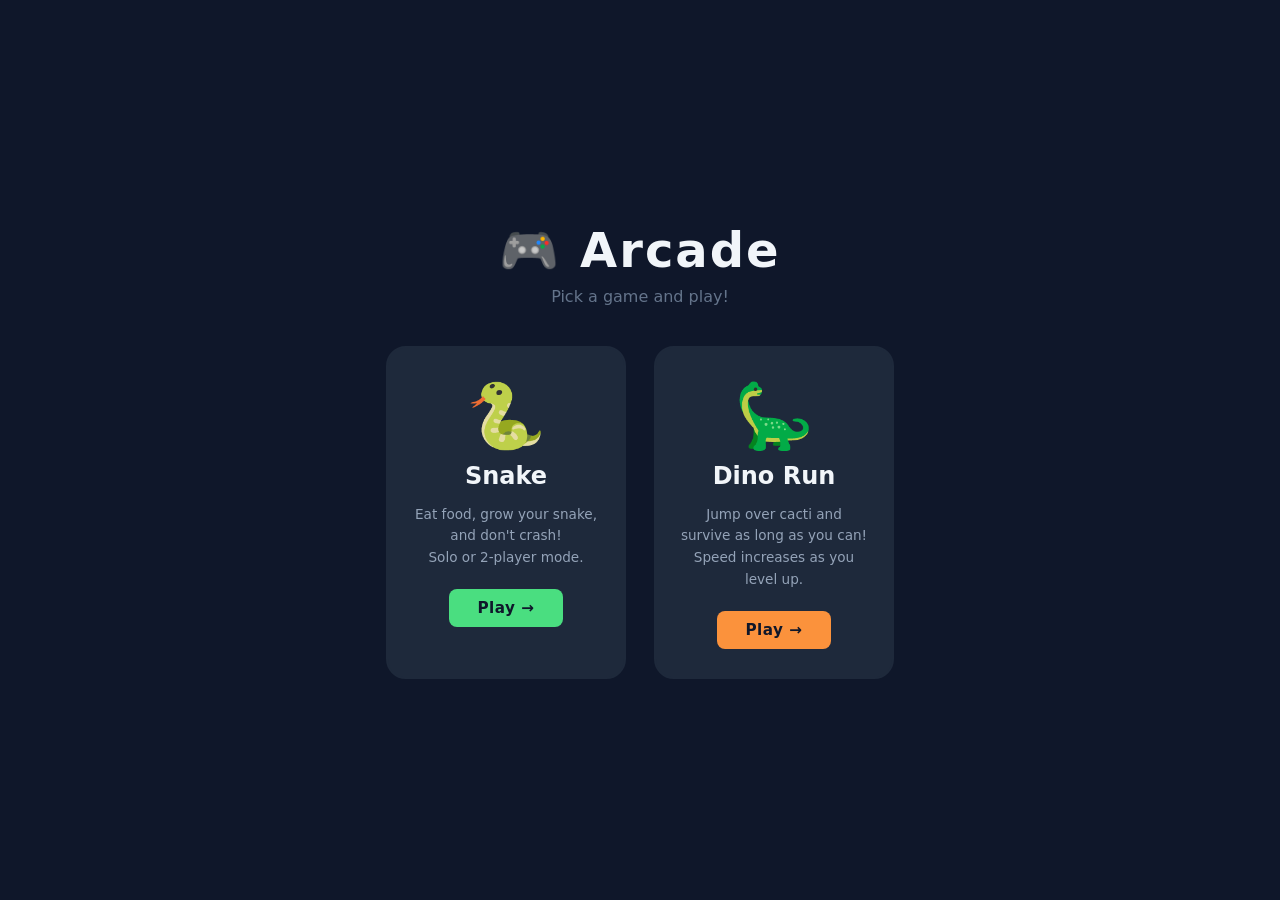
==== index.html @ 28c16fe5 "Initial commit: Snake game + Dino Run game with home page" ====
<!DOCTYPE html>
<html lang="en">
  <head>
    <meta charset="UTF-8" />
    <meta name="viewport" content="width=device-width, initial-scale=1.0" />
    <title>🎮 Arcade</title>
    <link rel="stylesheet" href="home.css" />
  </head>
  <body>
    <div class="home-wrapper">
      <header class="home-header">
        <h1 class="home-title">🎮 Arcade</h1>
        <p class="home-subtitle">Pick a game and play!</p>
      </header>

      <div class="game-cards">

        <!-- Snake card -->
        <a class="game-card snake-card" href="snake/index.html">
          <div class="card-icon">🐍</div>
          <h2 class="card-name">Snake</h2>
          <p class="card-desc">
            Eat food, grow your snake, and don't crash!<br/>
            Solo or 2-player mode.
          </p>
          <span class="card-btn snake-btn">Play →</span>
        </a>

        <!-- Dino card -->
        <a class="game-card dino-card" href="dino/index.html">
          <div class="card-icon">🦕</div>
          <h2 class="card-name">Dino Run</h2>
          <p class="card-desc">
            Jump over cacti and survive as long as you can!<br/>
            Speed increases as you level up.
          </p>
          <span class="card-btn dino-btn">Play →</span>
        </a>

      </div>
    </div>
    </body>
</html>
---- home.css ----
/* ─── Reset ──────────────────────────────────────────────────────── */
*, *::before, *::after { box-sizing: border-box; margin: 0; padding: 0; }

body {
  min-height: 100vh;
  display: flex;
  align-items: center;
  justify-content: center;
  background: #0f172a;
  font-family: "Segoe UI", system-ui, sans-serif;
  color: #e2e8f0;
}

/* ─── Page wrapper ───────────────────────────────────────────────── */
.home-wrapper {
  display: flex;
  flex-direction: column;
  align-items: center;
  gap: 40px;
  padding: 40px 20px;
  width: 100%;
}

/* ─── Header ─────────────────────────────────────────────────────── */
.home-header { text-align: center; }

.home-title {
  font-size: 3rem;
  font-weight: 800;
  letter-spacing: 2px;
  color: #f1f5f9;
}

.home-subtitle {
  margin-top: 8px;
  font-size: 1rem;
  color: #64748b;
}

/* ─── Card grid ──────────────────────────────────────────────────── */
.game-cards {
  display: flex;
  gap: 28px;
  flex-wrap: wrap;
  justify-content: center;
}

/* ─── Individual card ────────────────────────────────────────────── */
.game-card {
  display: flex;
  flex-direction: column;
  align-items: center;
  gap: 14px;
  width: 240px;
  padding: 36px 24px 28px;
  border-radius: 20px;
  border: 2px solid #1e293b;
  background: #1e293b;
  text-decoration: none;
  color: #e2e8f0;
  transition: transform 0.2s, box-shadow 0.2s, border-color 0.2s;
  cursor: pointer;
}

/* Snake card hover — green glow */
.snake-card:hover {
  transform: translateY(-6px);
  border-color: #4ade80;
  box-shadow: 0 0 32px rgba(74, 222, 128, 0.35);
}

/* Dino card hover — amber glow */
.dino-card:hover {
  transform: translateY(-6px);
  border-color: #fb923c;
  box-shadow: 0 0 32px rgba(251, 146, 60, 0.35);
}

.card-icon { font-size: 4rem; line-height: 1; }

.card-name {
  font-size: 1.5rem;
  font-weight: 700;
  color: #f1f5f9;
}

.card-desc {
  font-size: 0.85rem;
  color: #94a3b8;
  text-align: center;
  line-height: 1.6;
}

/* ─── Play button inside card ────────────────────────────────────── */
.card-btn {
  margin-top: 6px;
  padding: 10px 28px;
  border-radius: 8px;
  font-size: 0.95rem;
  font-weight: 700;
  letter-spacing: 0.5px;
  transition: filter 0.15s;
}

.snake-btn { background: #4ade80; color: #0f172a; }
.dino-btn  { background: #fb923c; color: #0f172a; }

.card-btn:hover { filter: brightness(1.15); }

/* ─── Subtle entrance animation for cards ────────────────────────── */
@keyframes fadeUp {
  from { opacity: 0; transform: translateY(20px); }
  to   { opacity: 1; transform: translateY(0); }
}

.game-card {
  animation: fadeUp 0.4s ease both;
}
.dino-card { animation-delay: 0.1s; }
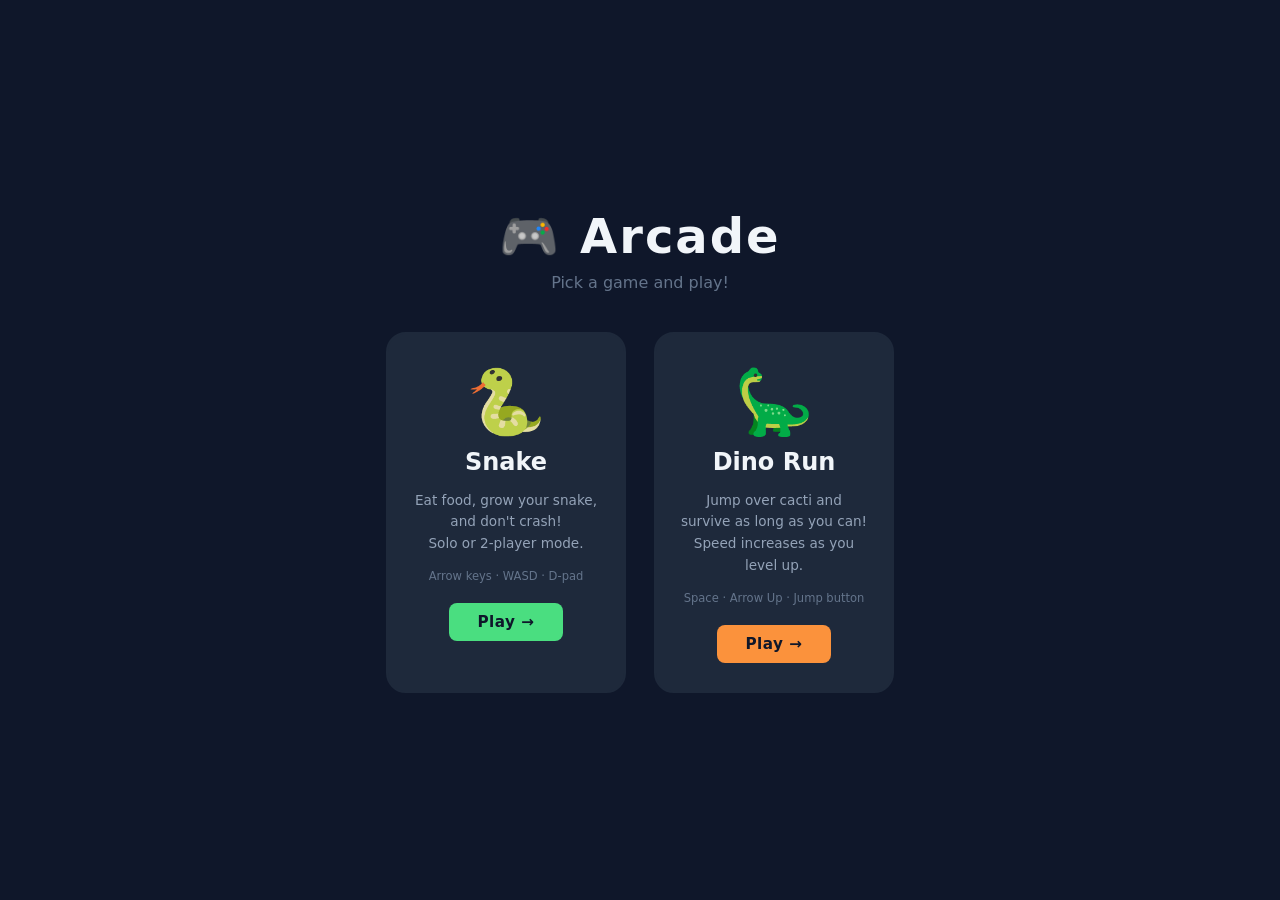
==== commit 29432c4b: "Refactor: shared theme, GameBase, InputManager, and game registry - shared/theme.css: single source " ====
--- a/index.html
+++ b/index.html
@@ -4,6 +4,7 @@
     <meta charset="UTF-8" />
     <meta name="viewport" content="width=device-width, initial-scale=1.0" />
     <title>🎮 Arcade</title>
+    <link rel="stylesheet" href="shared/theme.css" />
     <link rel="stylesheet" href="home.css" />
   </head>
   <body>
@@ -12,32 +13,29 @@
         <h1 class="home-title">🎮 Arcade</h1>
         <p class="home-subtitle">Pick a game and play!</p>
       </header>
+      <!-- Cards are injected here by home.js reading games.config.js -->
+      <div class="game-cards" id="gameCards"></div>
+    </div>
 
-      <div class="game-cards">
+    <script type="module">
+      import { GAMES } from './games.config.js';
 
-        <!-- Snake card -->
-        <a class="game-card snake-card" href="snake/index.html">
-          <div class="card-icon">🐍</div>
-          <h2 class="card-name">Snake</h2>
-          <p class="card-desc">
-            Eat food, grow your snake, and don't crash!<br/>
-            Solo or 2-player mode.
-          </p>
-          <span class="card-btn snake-btn">Play →</span>
-        </a>
+      const container = document.getElementById('gameCards');
 
-        <!-- Dino card -->
-        <a class="game-card dino-card" href="dino/index.html">
-          <div class="card-icon">🦕</div>
-          <h2 class="card-name">Dino Run</h2>
-          <p class="card-desc">
-            Jump over cacti and survive as long as you can!<br/>
-            Speed increases as you level up.
-          </p>
-          <span class="card-btn dino-btn">Play →</span>
-        </a>
-
-      </div>
-    </div>
-    </body>
+      GAMES.forEach(game => {
+        const a = document.createElement('a');
+        a.className = 'game-card';
+        a.href      = game.href;
+        a.style.setProperty('--accent', game.accentColor);
+        a.innerHTML = `
+          <div class="card-icon">${game.emoji}</div>
+          <h2 class="card-name">${game.name}</h2>
+          <p class="card-desc">${game.description}</p>
+          <p class="card-controls">${game.controls}</p>
+          <span class="card-btn">Play →</span>
+        `;
+        container.appendChild(a);
+      });
+    </script>
+  </body>
 </html>
--- a/shared/theme.css
+++ b/shared/theme.css
@@ -0,0 +1,155 @@
+/* ═══════════════════════════════════════════════════════════════════
+   shared/theme.css
+   Single source of truth for every design token used across all games.
+   Import this first in every game's HTML before any game-specific CSS.
+   ═══════════════════════════════════════════════════════════════════ */
+
+/* ── Design tokens ───────────────────────────────────────────────── */
+:root {
+  /* Backgrounds */
+  --clr-bg:         #0f172a;   /* page / canvas background  */
+  --clr-surface:    #1e293b;   /* cards, inputs, badges     */
+  --clr-surface-2:  #263548;   /* hovered surfaces          */
+  --clr-border:     #334155;   /* borders, dividers         */
+
+  /* Text */
+  --clr-text:       #e2e8f0;
+  --clr-text-muted: #94a3b8;
+  --clr-text-dim:   #64748b;
+  --clr-text-dark:  #0f172a;   /* text on bright buttons    */
+
+  /* Game accent colours */
+  --clr-p1:         #4ade80;   /* snake / player-1 green    */
+  --clr-p1-dark:    #15803d;
+  --clr-p2:         #60a5fa;   /* player-2 blue             */
+  --clr-p2-dark:    #1d4ed8;
+  --clr-dino:       #fb923c;   /* dino amber                */
+  --clr-dino-dark:  #c2410c;
+  --clr-food:       #f87171;   /* snake food red (default)  */
+
+  /* Speed-badge level colours */
+  --clr-lv1: #94a3b8;
+  --clr-lv2: #fbbf24;
+  --clr-lv3: #fb923c;
+  --clr-lv4: #f87171;
+  --clr-lv5: #e879f9;
+
+  /* Spacing & shape */
+  --radius-sm:   6px;
+  --radius-md:   8px;
+  --radius-lg:  12px;
+  --radius-xl:  20px;
+  --radius-full: 9999px;
+
+  /* Typography */
+  --font-base: "Segoe UI", system-ui, sans-serif;
+}
+
+/* ── Reset ───────────────────────────────────────────────────────── */
+*, *::before, *::after { box-sizing: border-box; margin: 0; padding: 0; }
+
+/* ── Global hidden utility ───────────────────────────────────────── */
+.hidden { display: none !important; }
+
+/* ── Base body ───────────────────────────────────────────────────── */
+body {
+  font-family: var(--font-base);
+  background:  var(--clr-bg);
+  color:       var(--clr-text);
+}
+
+/* ── Speed badge ─────────────────────────────────────────────────── */
+.speed-badge {
+  font-size: 0.68rem;
+  font-weight: 700;
+  text-transform: uppercase;
+  letter-spacing: 1px;
+  padding: 3px 8px;
+  border-radius: var(--radius-full);
+  background: var(--clr-surface);
+  color: var(--clr-lv1);
+  border: 1px solid var(--clr-lv1);
+  transition: color 0.3s, border-color 0.3s;
+}
+.speed-badge.lv2 { color: var(--clr-lv2); border-color: var(--clr-lv2); }
+.speed-badge.lv3 { color: var(--clr-lv3); border-color: var(--clr-lv3); }
+.speed-badge.lv4 { color: var(--clr-lv4); border-color: var(--clr-lv4); }
+.speed-badge.lv5 { color: var(--clr-lv5); border-color: var(--clr-lv5); }
+
+/* ── Player colour labels ─────────────────────────────────────────── */
+.p1-label { color: var(--clr-p1); }
+.p2-label { color: var(--clr-p2); }
+.p1-score { color: var(--clr-p1); }
+.p2-score { color: var(--clr-p2); }
+
+/* ── Overlay (start / game-over / pause) ─────────────────────────── */
+.overlay {
+  position: absolute;
+  inset: 0;
+  display: flex;
+  align-items: center;
+  justify-content: center;
+  background: rgba(15, 23, 42, 0.85);
+  backdrop-filter: blur(4px);
+  overflow-y: auto;
+  padding: 20px 16px;
+}
+.overlay.hidden { display: none; }
+
+.overlay-card {
+  text-align: center;
+  display: flex;
+  flex-direction: column;
+  align-items: center;
+  gap: 10px;
+  margin: auto;
+}
+.overlay-emoji    { font-size: 3.5rem; line-height: 1; }
+.overlay-title    { font-size: 2rem; font-weight: 700; color: #f1f5f9; }
+.overlay-subtitle { font-size: 0.95rem; color: var(--clr-text-muted); }
+.overlay-final    { font-size: 1.1rem; color: #facc15; font-weight: 600; }
+
+/* ── Home / pause buttons (circular icon buttons in header) ──────── */
+.btn-icon {
+  font-size: 1.1rem;
+  width: 36px;
+  height: 36px;
+  border-radius: 50%;
+  border: 2px solid var(--clr-border);
+  background: var(--clr-surface);
+  color: var(--clr-text-muted);
+  cursor: pointer;
+  display: flex;
+  align-items: center;
+  justify-content: center;
+  flex-shrink: 0;
+  text-decoration: none;
+  transition: background 0.2s, color 0.2s, border-color 0.2s;
+}
+.btn-icon:disabled { opacity: 0.3; cursor: default; }
+
+/* ── Primary action button (Start / Play Again) ───────────────────── */
+.btn-primary {
+  padding: 12px 32px;
+  font-size: 1rem;
+  font-weight: 600;
+  border: none;
+  border-radius: var(--radius-md);
+  cursor: pointer;
+  transition: filter 0.15s, transform 0.1s;
+}
+.btn-primary:hover  { filter: brightness(1.1); }
+.btn-primary:active { transform: scale(0.96); }
+
+/* ── Canvas container ─────────────────────────────────────────────── */
+.canvas-container {
+  position: relative;
+  flex-shrink: 0;
+  border-radius: var(--radius-lg);
+  overflow: hidden;
+  border: 2px solid var(--clr-surface);
+}
+canvas { display: block; width: 100%; height: 100%; }
+
+/* ── Footer ───────────────────────────────────────────────────────── */
+.footer { font-size: 0.78rem; color: var(--clr-text-dim); text-align: center; }
--- a/home.css
+++ b/home.css
@@ -1,14 +1,10 @@
-/* ─── Reset ──────────────────────────────────────────────────────── */
-*, *::before, *::after { box-sizing: border-box; margin: 0; padding: 0; }
+/* home.css — layout only; design tokens come from shared/theme.css */
 
 body {
   min-height: 100vh;
   display: flex;
   align-items: center;
   justify-content: center;
-  background: #0f172a;
-  font-family: "Segoe UI", system-ui, sans-serif;
-  color: #e2e8f0;
 }
 
 /* ─── Page wrapper ───────────────────────────────────────────────── */
@@ -34,7 +30,7 @@
 .home-subtitle {
   margin-top: 8px;
   font-size: 1rem;
-  color: #64748b;
+  color: var(--clr-text-dim);
 }
 
 /* ─── Card grid ──────────────────────────────────────────────────── */
@@ -45,7 +41,7 @@
   justify-content: center;
 }
 
-/* ─── Individual card ────────────────────────────────────────────── */
+/* ─── Individual card (accent color set via --accent CSS var) ────── */
 .game-card {
   display: flex;
   flex-direction: column;
@@ -53,27 +49,23 @@
   gap: 14px;
   width: 240px;
   padding: 36px 24px 28px;
-  border-radius: 20px;
-  border: 2px solid #1e293b;
-  background: #1e293b;
+  border-radius: var(--radius-xl);
+  border: 2px solid var(--clr-surface);
+  background: var(--clr-surface);
   text-decoration: none;
-  color: #e2e8f0;
+  color: var(--clr-text);
+  cursor: pointer;
   transition: transform 0.2s, box-shadow 0.2s, border-color 0.2s;
-  cursor: pointer;
+  animation: fadeUp 0.4s ease both;
 }
+.game-card:nth-child(2) { animation-delay: 0.1s; }
+.game-card:nth-child(3) { animation-delay: 0.2s; }
 
-/* Snake card hover — green glow */
-.snake-card:hover {
+/* Hover uses the per-card --accent variable — works for any future game */
+.game-card:hover {
   transform: translateY(-6px);
-  border-color: #4ade80;
-  box-shadow: 0 0 32px rgba(74, 222, 128, 0.35);
-}
-
-/* Dino card hover — amber glow */
-.dino-card:hover {
-  transform: translateY(-6px);
-  border-color: #fb923c;
-  box-shadow: 0 0 32px rgba(251, 146, 60, 0.35);
+  border-color: var(--accent);
+  box-shadow: 0 0 32px color-mix(in srgb, var(--accent) 35%, transparent);
 }
 
 .card-icon { font-size: 4rem; line-height: 1; }
@@ -86,34 +78,33 @@
 
 .card-desc {
   font-size: 0.85rem;
-  color: #94a3b8;
+  color: var(--clr-text-muted);
   text-align: center;
   line-height: 1.6;
 }
 
-/* ─── Play button inside card ────────────────────────────────────── */
+.card-controls {
+  font-size: 0.72rem;
+  color: var(--clr-text-dim);
+  text-align: center;
+}
+
+/* Play button — uses per-card --accent variable */
 .card-btn {
   margin-top: 6px;
   padding: 10px 28px;
-  border-radius: 8px;
+  border-radius: var(--radius-md);
   font-size: 0.95rem;
   font-weight: 700;
   letter-spacing: 0.5px;
+  background: var(--accent);
+  color: var(--clr-text-dark);
   transition: filter 0.15s;
 }
-
-.snake-btn { background: #4ade80; color: #0f172a; }
-.dino-btn  { background: #fb923c; color: #0f172a; }
-
 .card-btn:hover { filter: brightness(1.15); }
 
-/* ─── Subtle entrance animation for cards ────────────────────────── */
+/* ─── Entrance animation ─────────────────────────────────────────── */
 @keyframes fadeUp {
   from { opacity: 0; transform: translateY(20px); }
   to   { opacity: 1; transform: translateY(0); }
 }
-
-.game-card {
-  animation: fadeUp 0.4s ease both;
-}
-.dino-card { animation-delay: 0.1s; }
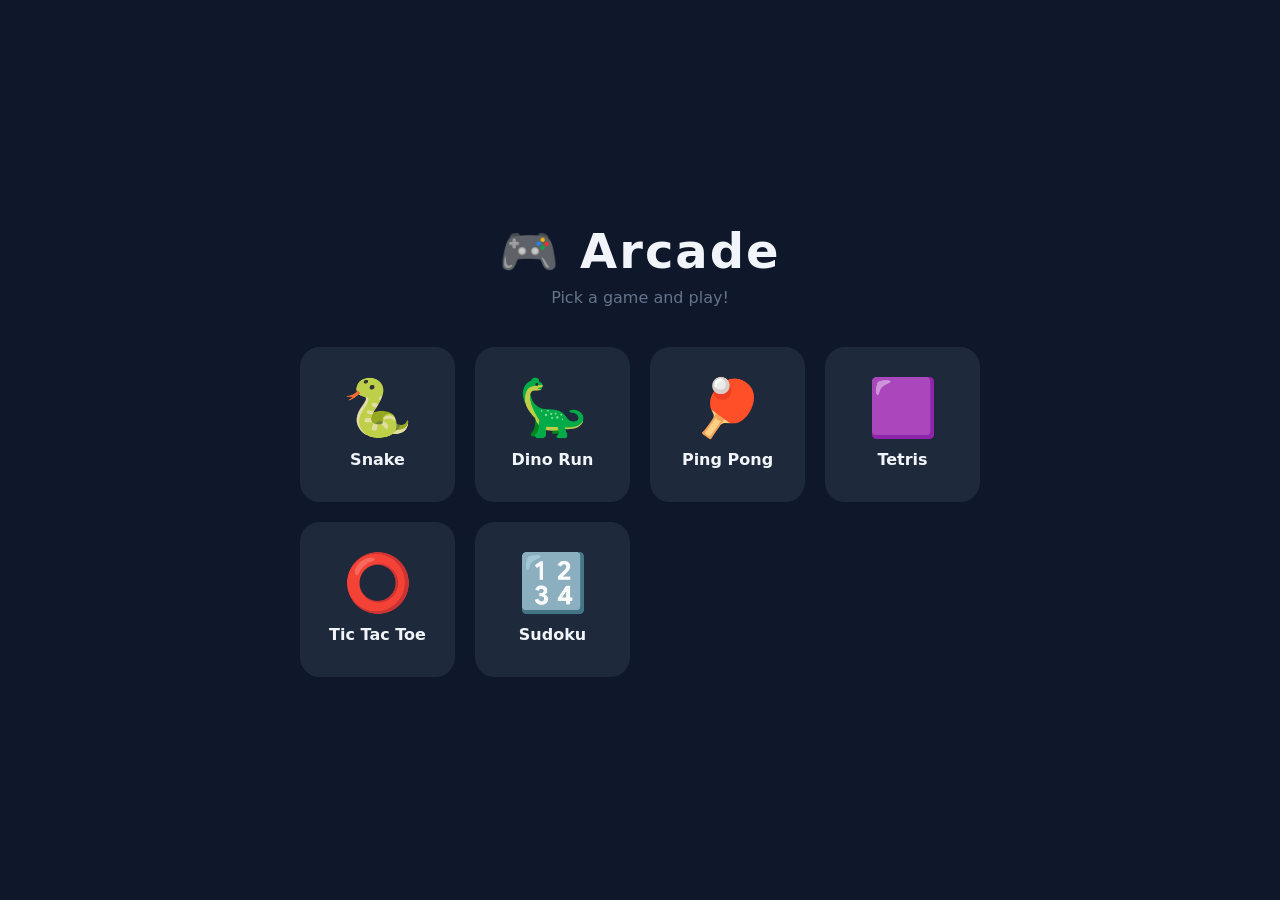
==== commit 821d3f0d: "UI Improvements" ====
--- a/index.html
+++ b/index.html
@@ -13,26 +13,23 @@
         <h1 class="home-title">🎮 Arcade</h1>
         <p class="home-subtitle">Pick a game and play!</p>
       </header>
-      <!-- Cards are injected here by home.js reading games.config.js -->
-      <div class="game-cards" id="gameCards"></div>
+      <!-- Tiles are injected here by home.js reading games.config.js -->
+      <div class="game-tiles" id="gameTiles"></div>
     </div>
 
     <script type="module">
       import { GAMES } from './games.config.js';
 
-      const container = document.getElementById('gameCards');
+      const container = document.getElementById('gameTiles');
 
       GAMES.forEach(game => {
         const a = document.createElement('a');
-        a.className = 'game-card';
+        a.className = 'game-tile';
         a.href      = game.href;
         a.style.setProperty('--accent', game.accentColor);
         a.innerHTML = `
-          <div class="card-icon">${game.emoji}</div>
-          <h2 class="card-name">${game.name}</h2>
-          <p class="card-desc">${game.description}</p>
-          <p class="card-controls">${game.controls}</p>
-          <span class="card-btn">Play →</span>
+          <div class="tile-icon">${game.emoji}</div>
+          <h2 class="tile-name">${game.name}</h2>
         `;
         container.appendChild(a);
       });
--- a/shared/theme.css
+++ b/shared/theme.css
@@ -83,16 +83,23 @@
 .p2-score { color: var(--clr-p2); }
 
 /* ── Overlay (start / game-over / pause) ─────────────────────────── */
+/*
+ * position: fixed so the overlay covers the full viewport, not just the
+ * canvas-container. This prevents the start card from being clipped on
+ * wide-short canvases (Dino) or small phone screens.
+ */
 .overlay {
-  position: absolute;
+  position: fixed;
   inset: 0;
+  z-index: 100;
   display: flex;
+  flex-direction: column;    /* allows margin:auto centering on the card */
   align-items: center;
-  justify-content: center;
-  background: rgba(15, 23, 42, 0.85);
-  backdrop-filter: blur(4px);
-  overflow-y: auto;
-  padding: 20px 16px;
+  justify-content: flex-start;
+  background: rgba(15, 23, 42, 0.92);
+  backdrop-filter: blur(6px);
+  overflow-y: auto;          /* scroll if content taller than viewport */
+  padding: 24px 16px;
 }
 .overlay.hidden { display: none; }
 
@@ -102,12 +109,47 @@
   flex-direction: column;
   align-items: center;
   gap: 10px;
-  margin: auto;
+  width: 100%;
+  max-width: 440px;
+  margin: auto;              /* centres vertically when content fits */
 }
 .overlay-emoji    { font-size: 3.5rem; line-height: 1; }
 .overlay-title    { font-size: 2rem; font-weight: 700; color: #f1f5f9; }
 .overlay-subtitle { font-size: 0.95rem; color: var(--clr-text-muted); }
 .overlay-final    { font-size: 1.1rem; color: #facc15; font-weight: 600; }
+
+/* ── Button row: primary action + Home side by side ─────────────────── */
+.overlay-btn-row {
+  display: flex;
+  flex-direction: row;
+  gap: 10px;
+  align-items: center;
+  justify-content: center;
+  flex-wrap: wrap;
+  width: 100%;
+}
+
+/* ── Home button — sits next to Start Game / Play Again ─────────────── */
+.btn-home-overlay {
+  display: inline-flex;
+  align-items: center;
+  gap: 6px;
+  padding: 10px 20px;
+  font-size: 0.88rem;
+  font-weight: 600;
+  border-radius: var(--radius-md);
+  border: 2px solid var(--clr-border);
+  background: transparent;
+  color: var(--clr-text-muted);
+  text-decoration: none;
+  cursor: pointer;
+  white-space: nowrap;
+  transition: border-color 0.15s, color 0.15s;
+}
+.btn-home-overlay:hover {
+  border-color: var(--clr-text-muted);
+  color: var(--clr-text);
+}
 
 /* ── Home / pause buttons (circular icon buttons in header) ──────── */
 .btn-icon {
--- a/home.css
+++ b/home.css
@@ -2,6 +2,7 @@
 
 body {
   min-height: 100vh;
+  min-height: 100dvh;
   display: flex;
   align-items: center;
   justify-content: center;
@@ -13,7 +14,7 @@
   flex-direction: column;
   align-items: center;
   gap: 40px;
-  padding: 40px 20px;
+  padding: 48px 24px;
   width: 100%;
 }
 
@@ -33,78 +34,68 @@
   color: var(--clr-text-dim);
 }
 
-/* ─── Card grid ──────────────────────────────────────────────────── */
-.game-cards {
-  display: flex;
-  gap: 28px;
-  flex-wrap: wrap;
-  justify-content: center;
+/* ─── Tile grid ───────────────────────────────────────────────────── */
+.game-tiles {
+  display: grid;
+  grid-template-columns: repeat(auto-fill, minmax(148px, 1fr));
+  gap: 20px;
+  width: 100%;
+  max-width: 680px;
 }
 
-/* ─── Individual card (accent color set via --accent CSS var) ────── */
-.game-card {
+/* ─── Individual tile (accent color set via --accent CSS var) ─────── */
+.game-tile {
+  aspect-ratio: 1;
   display: flex;
   flex-direction: column;
   align-items: center;
+  justify-content: center;
   gap: 14px;
-  width: 240px;
-  padding: 36px 24px 28px;
   border-radius: var(--radius-xl);
   border: 2px solid var(--clr-surface);
   background: var(--clr-surface);
   text-decoration: none;
   color: var(--clr-text);
   cursor: pointer;
-  transition: transform 0.2s, box-shadow 0.2s, border-color 0.2s;
+  transition: transform 0.18s, box-shadow 0.18s, border-color 0.18s;
   animation: fadeUp 0.4s ease both;
 }
-.game-card:nth-child(2) { animation-delay: 0.1s; }
-.game-card:nth-child(3) { animation-delay: 0.2s; }
 
-/* Hover uses the per-card --accent variable — works for any future game */
-.game-card:hover {
-  transform: translateY(-6px);
+/* Stagger entrance for up to 6 tiles */
+.game-tile:nth-child(2) { animation-delay: 0.07s; }
+.game-tile:nth-child(3) { animation-delay: 0.14s; }
+.game-tile:nth-child(4) { animation-delay: 0.21s; }
+.game-tile:nth-child(5) { animation-delay: 0.28s; }
+.game-tile:nth-child(6) { animation-delay: 0.35s; }
+
+.game-tile:hover {
+  transform: scale(1.06);
   border-color: var(--accent);
-  box-shadow: 0 0 32px color-mix(in srgb, var(--accent) 35%, transparent);
+  box-shadow: 0 0 36px color-mix(in srgb, var(--accent) 40%, transparent);
 }
 
-.card-icon { font-size: 4rem; line-height: 1; }
+.tile-icon { font-size: 3.5rem; line-height: 1; }
 
-.card-name {
-  font-size: 1.5rem;
+.tile-name {
+  font-size: 1rem;
   font-weight: 700;
   color: #f1f5f9;
+  text-align: center;
+  padding: 0 8px;
 }
-
-.card-desc {
-  font-size: 0.85rem;
-  color: var(--clr-text-muted);
-  text-align: center;
-  line-height: 1.6;
-}
-
-.card-controls {
-  font-size: 0.72rem;
-  color: var(--clr-text-dim);
-  text-align: center;
-}
-
-/* Play button — uses per-card --accent variable */
-.card-btn {
-  margin-top: 6px;
-  padding: 10px 28px;
-  border-radius: var(--radius-md);
-  font-size: 0.95rem;
-  font-weight: 700;
-  letter-spacing: 0.5px;
-  background: var(--accent);
-  color: var(--clr-text-dark);
-  transition: filter 0.15s;
-}
-.card-btn:hover { filter: brightness(1.15); }
 
 /* ─── Entrance animation ─────────────────────────────────────────── */
 @keyframes fadeUp {
-  from { opacity: 0; transform: translateY(20px); }
+  from { opacity: 0; transform: translateY(16px); }
   to   { opacity: 1; transform: translateY(0); }
 }
+
+/* ─── Mobile responsive ──────────────────────────────────────────── */
+@media (max-width: 400px) {
+  .home-wrapper { gap: 28px; padding: 32px 16px; }
+  .home-title   { font-size: 2.2rem; letter-spacing: 1px; }
+
+  .game-tiles   { grid-template-columns: repeat(2, 1fr); gap: 14px; }
+  .tile-icon    { font-size: 2.8rem; }
+  .tile-name    { font-size: 0.9rem; }
+}
